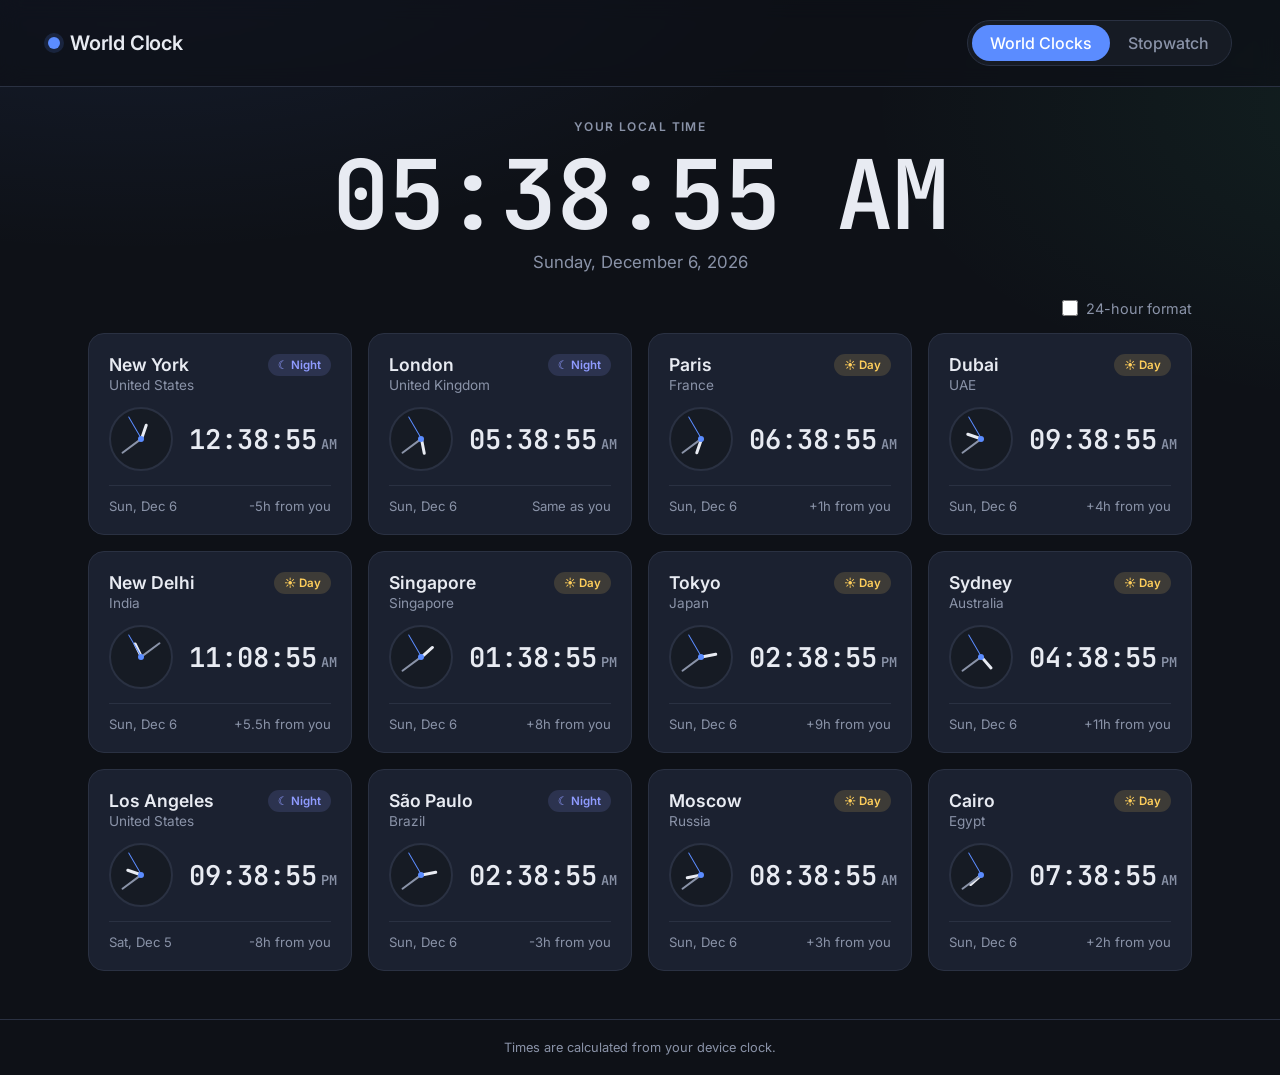
==== index.html @ bd05e2b4 "Add world clock webpage with stopwatch Co-Authored-By: Claude Opus 5.5 <noreply@anthropic.com>" ====
<!DOCTYPE html>
<html lang="en">
<head>
  <meta charset="UTF-8" />
  <meta name="viewport" content="width=device-width, initial-scale=1.0" />
  <title>World Clock</title>
  <link rel="preconnect" href="https://fonts.googleapis.com" />
  <link href="https://fonts.googleapis.com/css2?family=Inter:wght@400;500;600&family=JetBrains+Mono:wght@400;600&display=swap" rel="stylesheet" />
  <link rel="stylesheet" href="style.css" />
</head>
<body>
  <header class="site-header">
    <div class="brand">
      <span class="brand-dot"></span>
      <h1>World Clock</h1>
    </div>
    <nav class="tabs" role="tablist">
      <button class="tab active" data-panel="clocks" role="tab">World Clocks</button>
      <button class="tab" data-panel="stopwatch" role="tab">Stopwatch</button>
    </nav>
  </header>

  <main>
    <!-- ============ WORLD CLOCKS ============ -->
    <section id="clocks" class="panel active">
      <div class="local-hero">
        <p class="label">Your local time</p>
        <p class="hero-time" id="local-time">--:--:--</p>
        <p class="hero-date" id="local-date">—</p>
      </div>

      <div class="toolbar">
        <label class="toggle">
          <input type="checkbox" id="format-toggle" />
          <span>24-hour format</span>
        </label>
      </div>

      <div class="clock-grid" id="clock-grid">
        <!-- Cards are generated by script.js -->
      </div>
    </section>

    <!-- ============ STOPWATCH ============ -->
    <section id="stopwatch" class="panel">
      <div class="stopwatch-card">
        <p class="label">Stopwatch</p>
        <p class="sw-display" id="sw-display">00:00:00<span class="ms">.00</span></p>

        <div class="sw-controls">
          <button class="btn btn-secondary" id="sw-lap" disabled>Lap</button>
          <button class="btn btn-primary" id="sw-start">Start</button>
          <button class="btn btn-secondary" id="sw-reset" disabled>Reset</button>
        </div>

        <div class="laps">
          <div class="laps-head">
            <span>Lap</span>
            <span>Lap time</span>
            <span>Total</span>
          </div>
          <ol class="laps-list" id="laps-list"></ol>
          <p class="laps-empty" id="laps-empty">No laps yet — press <strong>Lap</strong> while running.</p>
        </div>
      </div>
    </section>
  </main>

  <footer class="site-footer">
    Times are calculated from your device clock.
  </footer>

  <script src="script.js"></script>
</body>
</html>
---- style.css ----
:root {
  --bg: #0e1117;
  --bg-elev: #161b24;
  --card: #1b2130;
  --border: #2a3142;
  --text: #e8ebf2;
  --muted: #8a93a8;
  --accent: #5b8cff;
  --accent-soft: rgba(91, 140, 255, 0.15);
  --good: #3ecf8e;
  --bad: #ff6b6b;
  --day: #ffcf5c;
  --night: #8f9bff;
  --radius: 16px;
  --mono: "JetBrains Mono", ui-monospace, Consolas, monospace;
}

* { box-sizing: border-box; margin: 0; padding: 0; }

body {
  font-family: "Inter", system-ui, -apple-system, Segoe UI, sans-serif;
  background:
    radial-gradient(1200px 600px at 10% -10%, rgba(91, 140, 255, 0.12), transparent 60%),
    radial-gradient(900px 500px at 110% 10%, rgba(62, 207, 142, 0.08), transparent 60%),
    var(--bg);
  color: var(--text);
  min-height: 100vh;
  display: flex;
  flex-direction: column;
}

/* ---------- Header ---------- */
.site-header {
  display: flex;
  align-items: center;
  justify-content: space-between;
  flex-wrap: wrap;
  gap: 16px;
  padding: 20px clamp(16px, 4vw, 48px);
  border-bottom: 1px solid var(--border);
  background: rgba(14, 17, 23, 0.7);
  backdrop-filter: blur(10px);
  position: sticky;
  top: 0;
  z-index: 10;
}

.brand { display: flex; align-items: center; gap: 10px; }
.brand h1 { font-size: 1.25rem; font-weight: 600; letter-spacing: -0.01em; }
.brand-dot {
  width: 12px; height: 12px; border-radius: 50%;
  background: var(--accent);
  box-shadow: 0 0 0 4px var(--accent-soft);
  animation: pulse 2s ease-in-out infinite;
}
@keyframes pulse { 50% { box-shadow: 0 0 0 8px transparent; } }

.tabs {
  display: flex;
  background: var(--bg-elev);
  border: 1px solid var(--border);
  border-radius: 999px;
  padding: 4px;
}
.tab {
  border: 0;
  background: transparent;
  color: var(--muted);
  font: inherit;
  font-weight: 500;
  padding: 8px 18px;
  border-radius: 999px;
  cursor: pointer;
  transition: background 0.2s, color 0.2s;
}
.tab:hover { color: var(--text); }
.tab.active { background: var(--accent); color: #fff; }

/* ---------- Layout ---------- */
main {
  flex: 1;
  width: 100%;
  max-width: 1200px;
  margin: 0 auto;
  padding: 32px clamp(16px, 4vw, 48px) 48px;
}

.panel { display: none; animation: fade 0.3s ease; }
.panel.active { display: block; }
@keyframes fade { from { opacity: 0; transform: translateY(6px); } }

.label {
  font-size: 0.75rem;
  text-transform: uppercase;
  letter-spacing: 0.12em;
  color: var(--muted);
  font-weight: 600;
}

/* ---------- Local hero ---------- */
.local-hero { text-align: center; margin-bottom: 28px; }
.hero-time {
  font-family: var(--mono);
  font-size: clamp(3rem, 11vw, 6rem);
  font-weight: 600;
  letter-spacing: -0.02em;
  line-height: 1.1;
  margin: 8px 0 4px;
  font-variant-numeric: tabular-nums;
}
.hero-date { color: var(--muted); font-size: 1.05rem; }

.toolbar { display: flex; justify-content: flex-end; margin-bottom: 16px; }
.toggle {
  display: inline-flex; align-items: center; gap: 8px;
  color: var(--muted); font-size: 0.9rem; cursor: pointer;
}
.toggle input { accent-color: var(--accent); width: 16px; height: 16px; }

/* ---------- Clock cards ---------- */
.clock-grid {
  display: grid;
  grid-template-columns: repeat(auto-fill, minmax(240px, 1fr));
  gap: 16px;
}

.clock-card {
  background: var(--card);
  border: 1px solid var(--border);
  border-radius: var(--radius);
  padding: 20px;
  display: flex;
  flex-direction: column;
  gap: 14px;
  transition: transform 0.2s, border-color 0.2s;
}
.clock-card:hover { transform: translateY(-3px); border-color: var(--accent); }

.card-top { display: flex; justify-content: space-between; align-items: flex-start; gap: 8px; }
.city { font-size: 1.1rem; font-weight: 600; }
.country { color: var(--muted); font-size: 0.85rem; margin-top: 2px; }

.badge {
  font-size: 0.72rem; font-weight: 600;
  padding: 4px 10px; border-radius: 999px;
  white-space: nowrap;
}
.badge.day   { background: rgba(255, 207, 92, 0.15); color: var(--day); }
.badge.night { background: rgba(143, 155, 255, 0.15); color: var(--night); }

.card-body { display: flex; align-items: center; gap: 16px; }

/* Mini analog clock */
.analog {
  position: relative;
  width: 64px; height: 64px;
  flex-shrink: 0;
  border-radius: 50%;
  border: 2px solid var(--border);
  background: var(--bg-elev);
}
.analog::after {
  content: "";
  position: absolute; top: 50%; left: 50%;
  width: 6px; height: 6px; border-radius: 50%;
  background: var(--accent);
  transform: translate(-50%, -50%);
}
.hand {
  position: absolute;
  bottom: 50%; left: 50%;
  transform-origin: bottom center;
  border-radius: 2px;
}
.hand.h { width: 3px; height: 16px; background: var(--text); margin-left: -1.5px; }
.hand.m { width: 2px; height: 24px; background: var(--muted); margin-left: -1px; }
.hand.s { width: 1px; height: 26px; background: var(--accent); margin-left: -0.5px; }

.digital {
  font-family: var(--mono);
  font-size: 1.7rem;
  font-weight: 600;
  font-variant-numeric: tabular-nums;
}
.ampm { font-size: 0.85rem; color: var(--muted); margin-left: 4px; }

.card-foot {
  display: flex; justify-content: space-between;
  color: var(--muted); font-size: 0.82rem;
  border-top: 1px solid var(--border);
  padding-top: 12px;
}

/* ---------- Stopwatch ---------- */
.stopwatch-card {
  max-width: 560px;
  margin: 0 auto;
  background: var(--card);
  border: 1px solid var(--border);
  border-radius: 24px;
  padding: clamp(24px, 5vw, 40px);
  text-align: center;
}

.sw-display {
  font-family: var(--mono);
  font-size: clamp(2.8rem, 12vw, 4.75rem);
  font-weight: 600;
  margin: 12px 0 28px;
  font-variant-numeric: tabular-nums;
  letter-spacing: -0.02em;
}
.sw-display .ms { color: var(--muted); font-size: 0.55em; }
.sw-display.running { color: var(--accent); }

.sw-controls { display: flex; justify-content: center; gap: 12px; flex-wrap: wrap; }

.btn {
  font: inherit; font-weight: 600;
  min-width: 100px;
  padding: 12px 22px;
  border-radius: 999px;
  border: 1px solid transparent;
  cursor: pointer;
  transition: transform 0.1s, background 0.2s, opacity 0.2s;
}
.btn:active:not(:disabled) { transform: scale(0.96); }
.btn:disabled { opacity: 0.4; cursor: not-allowed; }
.btn-primary { background: var(--good); color: #0b1a12; }
.btn-primary.stop { background: var(--bad); color: #fff; }
.btn-secondary { background: var(--bg-elev); color: var(--text); border-color: var(--border); }
.btn-secondary:hover:not(:disabled) { border-color: var(--accent); }

.laps { margin-top: 32px; text-align: left; }
.laps-head, .laps-list li {
  display: grid;
  grid-template-columns: 1fr 1.4fr 1.4fr;
  padding: 10px 12px;
  font-variant-numeric: tabular-nums;
}
.laps-head {
  font-size: 0.75rem; text-transform: uppercase; letter-spacing: 0.1em;
  color: var(--muted); border-bottom: 1px solid var(--border);
}
.laps-list { list-style: none; max-height: 280px; overflow-y: auto; }
.laps-list li { font-family: var(--mono); border-bottom: 1px solid var(--border); }
.laps-list li span:not(:first-child) { text-align: left; }
.laps-list li.fastest { color: var(--good); }
.laps-list li.slowest { color: var(--bad); }
.laps-empty { color: var(--muted); font-size: 0.9rem; padding: 16px 12px; text-align: center; }

/* ---------- Footer ---------- */
.site-footer {
  text-align: center;
  color: var(--muted);
  font-size: 0.8rem;
  padding: 20px;
  border-top: 1px solid var(--border);
}

@media (max-width: 480px) {
  .site-header { justify-content: center; }
  .tab { padding: 8px 14px; }
}
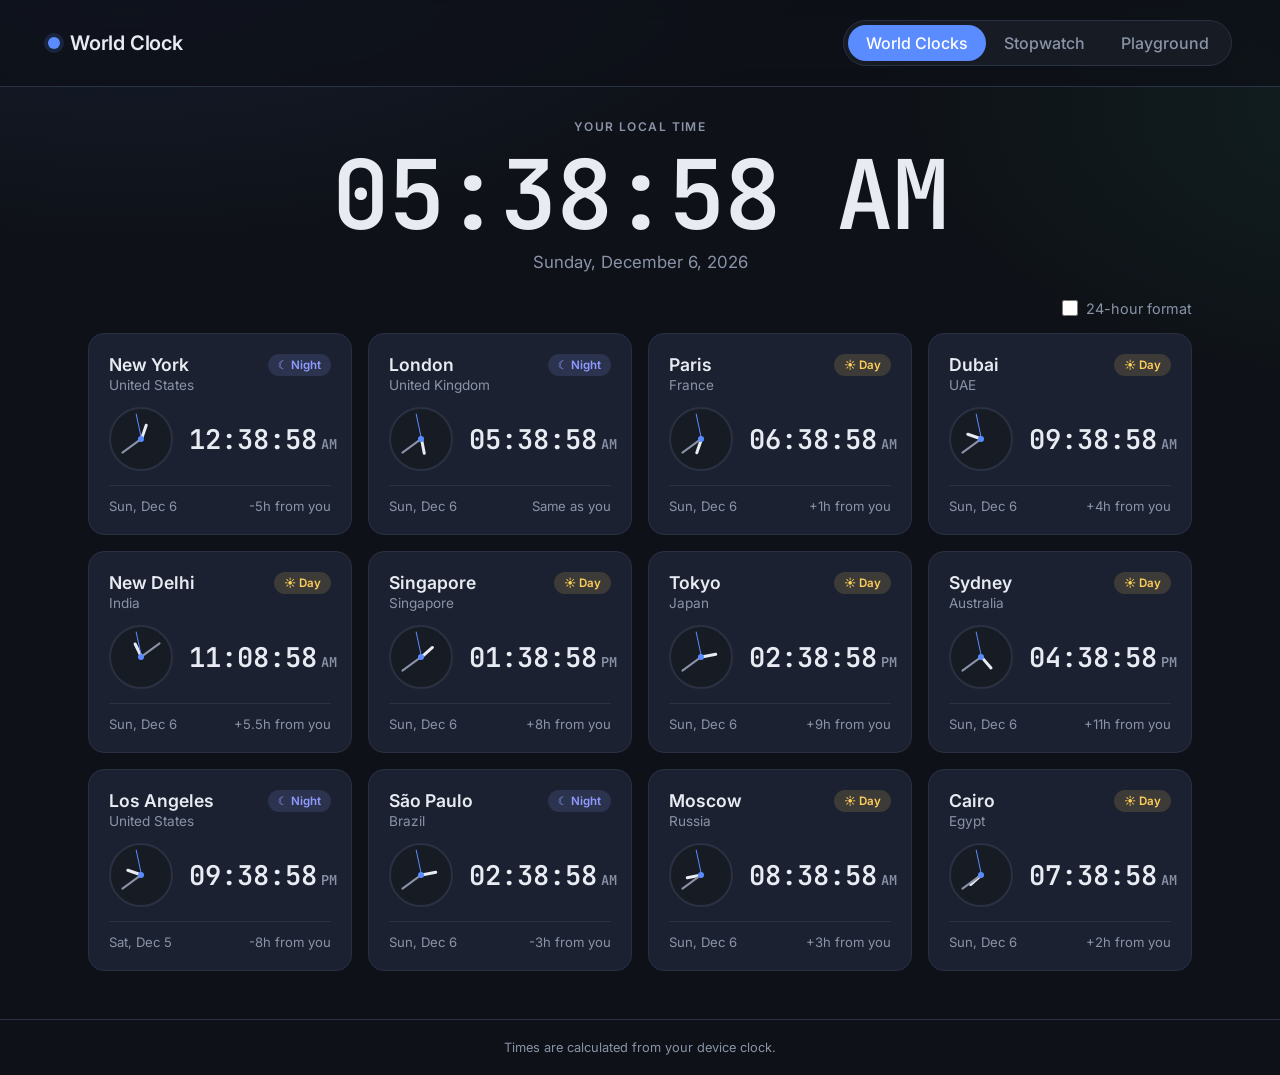
==== commit a706b25a: "Add ragdoll physics playground with switchable ground types Co-Authored-By: Claude Opus 5.5 <noreply" ====
--- a/index.html
+++ b/index.html
@@ -17,6 +17,7 @@
     <nav class="tabs" role="tablist">
       <button class="tab active" data-panel="clocks" role="tab">World Clocks</button>
       <button class="tab" data-panel="stopwatch" role="tab">Stopwatch</button>
+      <a class="tab" href="playground.html">Playground</a>
     </nav>
   </header>
 
--- a/style.css
+++ b/style.css
@@ -74,6 +74,7 @@
   transition: background 0.2s, color 0.2s;
 }
 .tab:hover { color: var(--text); }
+a.tab { text-decoration: none; display: inline-flex; align-items: center; }
 .tab.active { background: var(--accent); color: #fff; }
 
 /* ---------- Layout ---------- */
